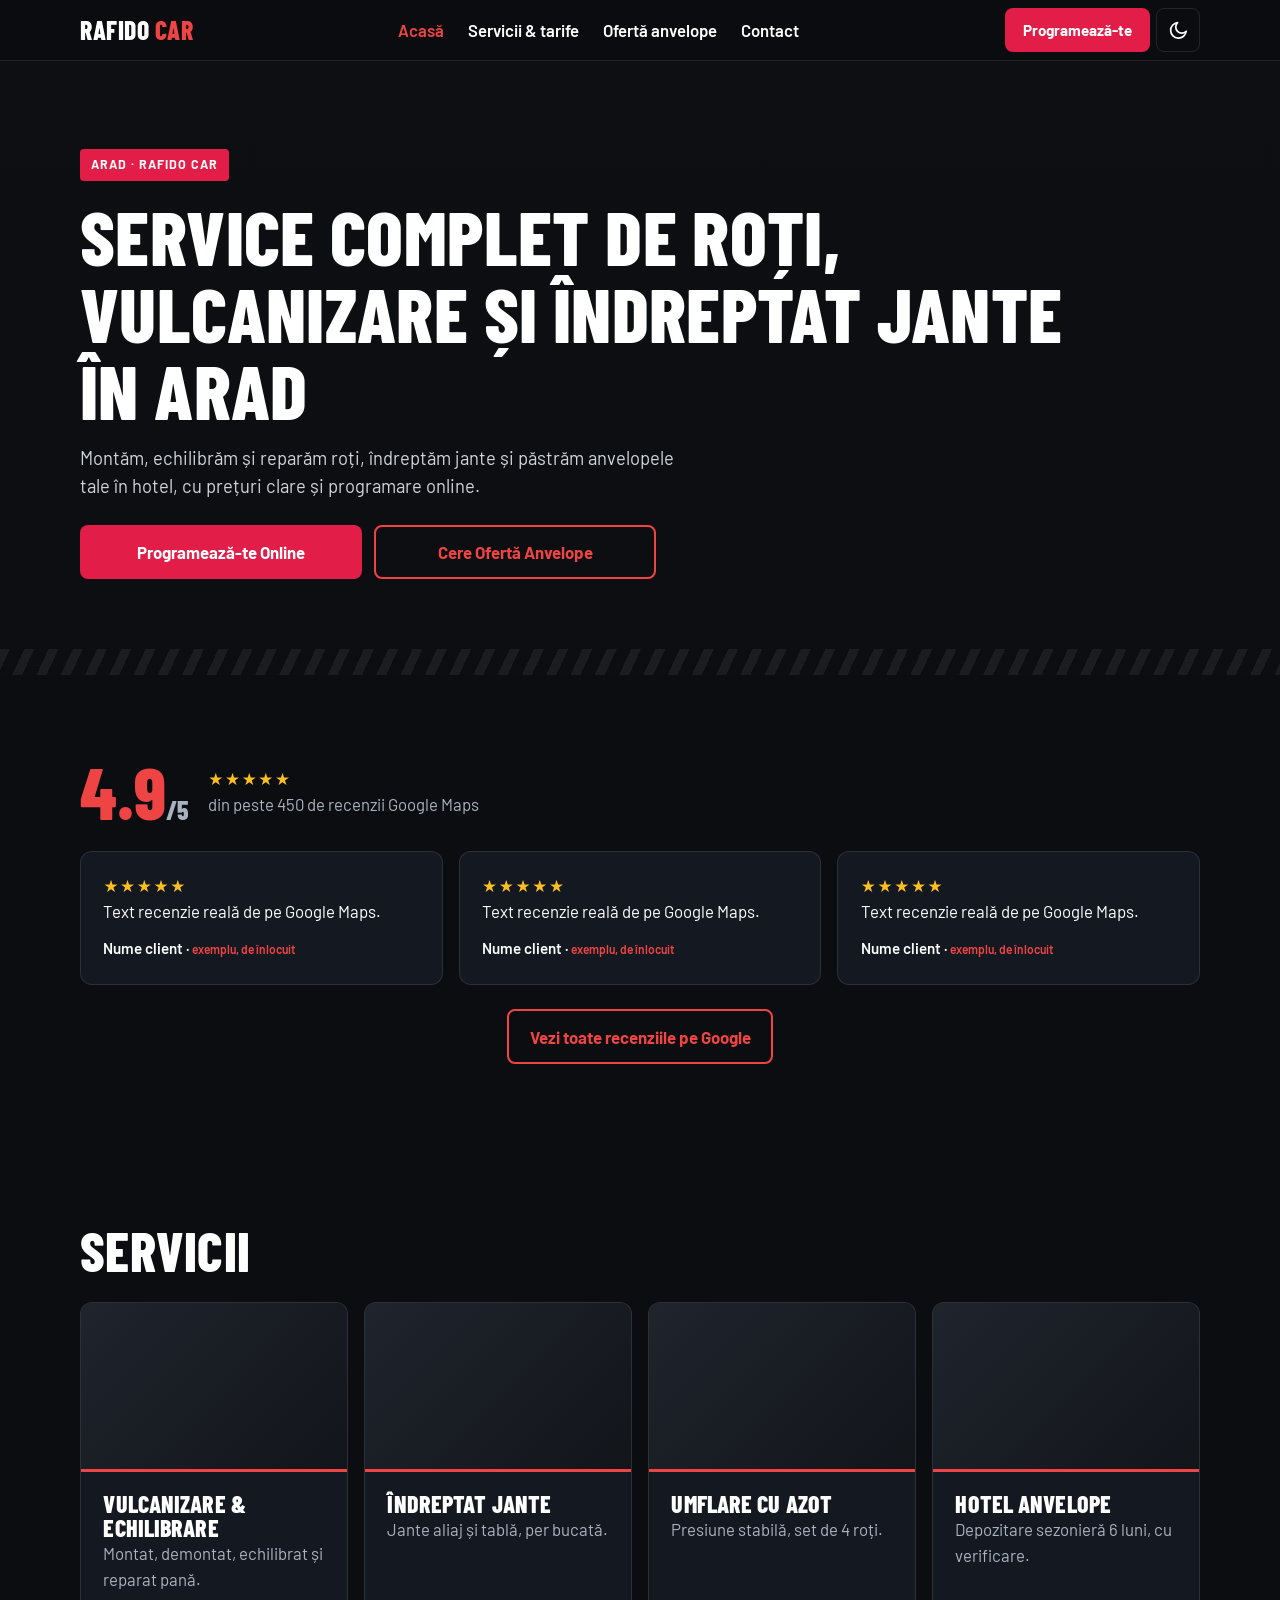
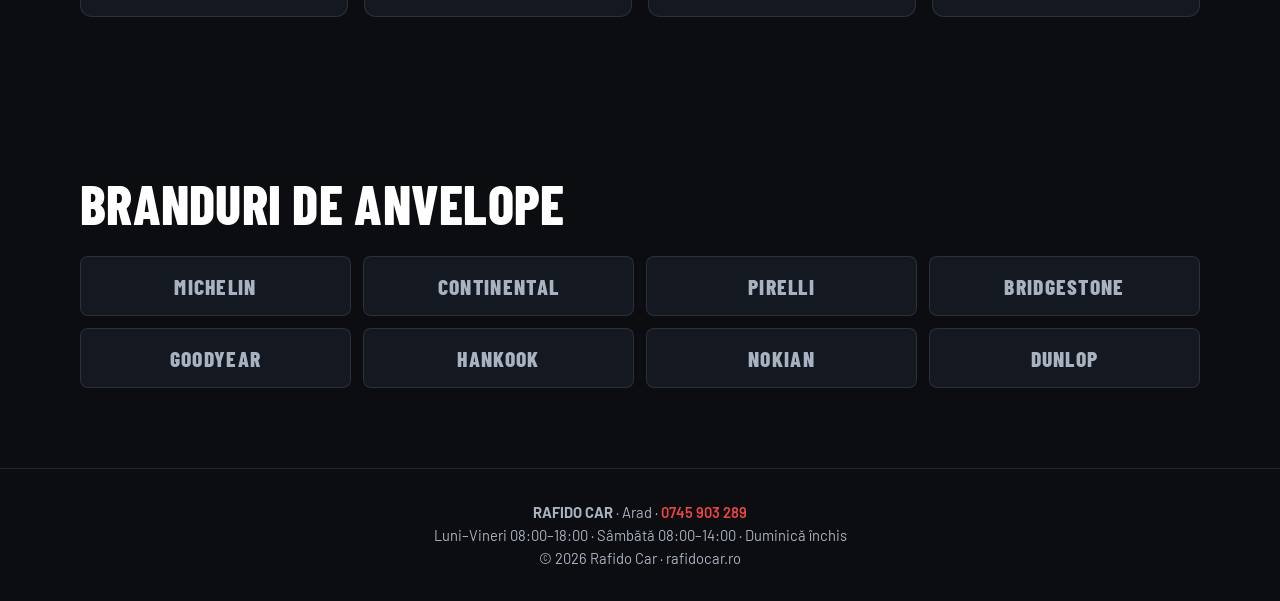
==== index.html @ 89e6635e "Prima versiune demo Rafido Car" ====
<!DOCTYPE html>
<html lang="ro">
<head>
  <meta charset="UTF-8">
  <meta name="viewport" content="width=device-width, initial-scale=1">
  <title>Vulcanizare Arad, Îndreptat Jante, Hotel Anvelope | Rafido Car</title>
  <meta name="description" content="Rafido Car Arad: vulcanizare, echilibrare roți, îndreptat jante aliaj și tablă, umflare cu azot, hotel anvelope și anvelope noi. Programează-te online.">
  <meta name="keywords" content="vulcanizare Arad, îndreptat jante Arad, hotel anvelope Arad, anvelope noi Arad, echilibrare roți Arad">
  <link rel="canonical" href="https://rafidocar.ro/">
  <meta property="og:title" content="Rafido Car Arad – Service roți, vulcanizare, îndreptat jante">
  <meta property="og:description" content="Vulcanizare, îndreptat jante, hotel anvelope și anvelope noi în Arad.">
  <meta property="og:type" content="website">
  <meta property="og:url" content="https://rafidocar.ro/">
  <meta name="theme-color" content="#0B0D10">
  <script>
    (function () {
      var t = 'dark';
      try { t = localStorage.getItem('theme') || 'dark'; } catch (e) {}
      document.documentElement.setAttribute('data-theme', t);
    })();
    function imgFb(i) { if (i.dataset.fb && !i.dataset.tried) { i.dataset.tried = '1'; i.src = i.dataset.fb; } else { i.style.display = 'none'; } }
  </script>
  <link rel="preconnect" href="https://fonts.googleapis.com">
  <link rel="preconnect" href="https://fonts.gstatic.com" crossorigin>
  <link href="https://fonts.googleapis.com/css2?family=Barlow+Condensed:wght@700;800&family=Barlow:wght@400;500;600;700&display=swap" rel="stylesheet">
  <link rel="stylesheet" href="css/style.css">
  <script src="js/app.js" defer></script>
  <script type="application/ld+json">
  {
    "@context": "https://schema.org",
    "@type": ["AutoRepair", "TireShop"],
    "name": "Rafido Car",
    "url": "https://rafidocar.ro",
    "telephone": "+40745903289",
    "description": "Service de roți, vulcanizare, îndreptat jante și hotel anvelope în Arad.",
    "address": { "@type": "PostalAddress", "addressLocality": "Arad", "addressCountry": "RO" },
    "openingHoursSpecification": [
      { "@type": "OpeningHoursSpecification", "dayOfWeek": ["Monday","Tuesday","Wednesday","Thursday","Friday"], "opens": "08:00", "closes": "18:00" },
      { "@type": "OpeningHoursSpecification", "dayOfWeek": "Saturday", "opens": "08:00", "closes": "14:00" }
    ],
    "aggregateRating": { "@type": "AggregateRating", "ratingValue": "4.9", "reviewCount": "465" },
    "areaServed": "Arad"
  }
  </script>
</head>
<body data-page="home">
<main id="main">

  <section class="hero">
    <div class="hero-bg"><img src="assets/hero.jpg" data-fb="https://images.unsplash.com/photo-1578844251758-2f71da64c96f?auto=format&fit=crop&w=1600&q=80" alt="" fetchpriority="high" onerror="imgFb(this)"></div>
    <div class="shade"></div>
    <div class="wrap hero-in">
      <p class="badge">ARAD · RAFIDO CAR</p>
      <h1>Service complet de roți, vulcanizare și îndreptat jante în Arad</h1>
      <p class="lead">Montăm, echilibrăm și reparăm roți, îndreptăm jante și păstrăm anvelopele tale în hotel, cu prețuri clare și programare online.</p>
      <div class="cta">
        <button type="button" class="btn btn-red" data-book>Programează-te Online</button>
        <a href="oferta-anvelope.html" class="btn btn-line">Cere Ofertă Anvelope</a>
      </div>
    </div>
  </section>

  <section class="wrap sec" id="recenzii">
    <div class="rating" data-rv>
      <p class="score">4.9<small>/5</small></p>
      <div><p class="stars" aria-label="4.9 din 5 stele">★★★★★</p><p class="mut">din peste 450 de recenzii Google Maps</p></div>
    </div>
    <!-- IMPORTANT: înlocuiește cele 3 texte cu recenzii REALE copiate de pe Google Maps (cu acordul autorilor sau citate exact). -->
    <div class="grid3">
      <article class="card pad" data-rv><p class="stars">★★★★★</p><p>Text recenzie reală de pe Google Maps.</p><p class="who">Nume client · <span class="demo">exemplu, de înlocuit</span></p></article>
      <article class="card pad" data-rv><p class="stars">★★★★★</p><p>Text recenzie reală de pe Google Maps.</p><p class="who">Nume client · <span class="demo">exemplu, de înlocuit</span></p></article>
      <article class="card pad" data-rv><p class="stars">★★★★★</p><p>Text recenzie reală de pe Google Maps.</p><p class="who">Nume client · <span class="demo">exemplu, de înlocuit</span></p></article>
    </div>
    <p class="center"><a class="btn btn-line inline" target="_blank" rel="noopener" href="https://www.google.com/maps/search/?api=1&query=Rafido%20Car%20Arad">Vezi toate recenziile pe Google</a></p>
  </section>

  <section class="wrap sec" id="servicii">
    <h2 data-rv>Servicii</h2>
    <div class="grid4">
      <a class="card svc" href="servicii.html" data-rv><figure class="ph"><img src="assets/vulcanizare.jpg" data-fb="https://images.unsplash.com/photo-1578844251758-2f71da64c96f?auto=format&fit=crop&w=1000&q=80" alt="" loading="lazy" onerror="imgFb(this)"></figure><div class="pad"><h3>Vulcanizare & Echilibrare</h3><p class="mut">Montat, demontat, echilibrat și reparat pană.</p></div></a>
      <a class="card svc" href="servicii.html" data-rv><figure class="ph"><img src="assets/jante.jpg" data-fb="https://images.unsplash.com/photo-1580273916550-e323be2ae537?auto=format&fit=crop&w=1000&q=80" alt="" loading="lazy" onerror="imgFb(this)"></figure><div class="pad"><h3>Îndreptat Jante</h3><p class="mut">Jante aliaj și tablă, per bucată.</p></div></a>
      <a class="card svc" href="servicii.html" data-rv><figure class="ph"><img src="assets/azot.jpg" data-fb="https://images.unsplash.com/photo-1580273916550-e323be2ae537?auto=format&fit=crop&w=1000&q=80" alt="" loading="lazy" onerror="imgFb(this)"></figure><div class="pad"><h3>Umflare cu Azot</h3><p class="mut">Presiune stabilă, set de 4 roți.</p></div></a>
      <a class="card svc" href="servicii.html" data-rv><figure class="ph"><img src="assets/hotel.jpg" data-fb="https://images.unsplash.com/photo-1565043666747-69f6646db940?auto=format&fit=crop&w=1000&q=80" alt="" loading="lazy" onerror="imgFb(this)"></figure><div class="pad"><h3>Hotel Anvelope</h3><p class="mut">Depozitare sezonieră 6 luni, cu verificare.</p></div></a>
    </div>
  </section>

  <section class="wrap sec">
    <h2 data-rv>Branduri de anvelope</h2>
    <ul class="brands" data-rv>
      <li>Michelin</li><li>Continental</li><li>Pirelli</li><li>Bridgestone</li><li>Goodyear</li><li>Hankook</li><li>Nokian</li><li>Dunlop</li>
    </ul>
  </section>

</main>
</body>
</html>
---- css/style.css ----
:root {
  --bg: #0B0D10; --card: #141820; --tx: #fff; --mut: #A9B2C0; --bd: rgba(255,255,255,.1);
  --ac: #EF4444; --ac2: #E11D48; --acx: #fff; --bar: rgba(11,13,16,.97); --inv: invert(90%) hue-rotate(180deg);
  --hd: "Barlow Condensed", Impact, sans-serif;
}
[data-theme="light"] {
  --bg: #F8FAFC; --card: #FFFFFF; --tx: #0F172A; --mut: #475569; --bd: rgba(15,23,42,.14);
  --ac: #DC2626; --ac2: #DC2626; --bar: rgba(255,255,255,.97); --inv: none;
}
* { box-sizing: border-box; }
html { max-width: 100%; overflow-x: hidden; background: var(--bg); scroll-behavior: smooth; scroll-padding-top: 5rem; }
body { margin: 0; max-width: 100%; overflow-x: hidden; touch-action: pan-y; background: var(--bg); color: var(--tx); font: 400 1.05rem/1.55 Barlow, system-ui, sans-serif; padding-bottom: 5.5rem; -webkit-font-smoothing: antialiased; transition: background-color .3s, color .3s; }
img, iframe { max-width: 100%; }
:focus-visible { outline: 3px solid var(--ac); outline-offset: 3px; }
a { color: inherit; text-decoration: none; }
ul { list-style: none; margin: 0; padding: 0; }
h1, h2, h3, p, figure { margin: 0; }
h1, h2, h3 { font-family: var(--hd); font-weight: 800; text-transform: uppercase; line-height: 1; letter-spacing: .005em; }
h1 { font-size: clamp(2.4rem, 8vw, 4.8rem); }
h2 { font-size: clamp(2.1rem, 5vw, 3.4rem); margin-bottom: 1.5rem; }
.h3 { font-size: 1.8rem; margin-bottom: 1rem; }
.h4 { font-size: 1.3rem; margin: 1.5rem 0 .6rem; }
h3 { font-size: 1.5rem; }
.wrap { width: 100%; max-width: 72rem; margin: 0 auto; padding: 0 1rem; }
.sec { padding-top: 3.5rem; padding-bottom: 3.5rem; }
.tight { padding-top: 0; }
.pagehead { padding-bottom: 2rem; }
.lead { margin-top: 1rem; font-size: 1.15rem; color: var(--mut); max-width: 38rem; }
.mut { color: var(--mut); } .small { font-size: .9rem; margin-top: 1rem; } .center { text-align: center; margin-top: 1.5rem; }
.demo { font-size: .75rem; color: var(--ac); }

/* Header */
.top { position: sticky; top: 0; z-index: 40; background: var(--bar); border-bottom: 1px solid var(--bd); backdrop-filter: blur(8px); }
.nav { display: flex; align-items: center; justify-content: space-between; height: 3.75rem; gap: .5rem; }
.brand { font: 800 1.6rem/1 var(--hd); letter-spacing: .02em; white-space: nowrap; }
.brand span { color: var(--ac); }
.menu { display: none; position: absolute; top: 3.75rem; left: 0; right: 0; flex-direction: column; background: var(--bar); border-bottom: 1px solid var(--bd); padding: .5rem 1rem 1rem; }
.top.open .menu { display: flex; }
.menu a { padding: .85rem 0; font-weight: 600; border-bottom: 1px solid var(--bd); }
.menu a.on { color: var(--ac); }
.nav-end { display: flex; align-items: center; gap: .4rem; }
.ibtn { width: 2.75rem; height: 2.75rem; display: grid; place-items: center; border: 1px solid var(--bd); border-radius: .5rem; background: none; color: var(--tx); cursor: pointer; }
.ibtn svg { width: 1.3rem; height: 1.3rem; }
.moon { display: none; } [data-theme="dark"] .sun { display: none; } [data-theme="dark"] .moon { display: block; }
.burger span, .burger span::before, .burger span::after { display: block; width: 1.2rem; height: 2px; background: currentColor; position: relative; content: ""; }
.burger span::before { position: absolute; top: -6px; } .burger span::after { position: absolute; top: 6px; }
.go { display: none; }

/* Butoane */
.btn { display: flex; align-items: center; justify-content: center; text-align: center; min-height: 3.4rem; padding: .8rem 1.3rem; border: 2px solid transparent; border-radius: .5rem; font: 700 1.05rem Barlow, sans-serif; cursor: pointer; transition: filter .15s, transform .1s; }
.btn:hover { filter: brightness(1.1); } .btn:active { transform: scale(.98); } .btn[disabled] { opacity: .6; cursor: progress; }
.btn.inline { display: inline-flex; }
.btn-red { background: var(--ac2); color: #fff; }
.btn-line { border-color: var(--ac); color: var(--ac); background: transparent; }
.btn-wa { background: #22C55E; color: #0B0D10; }
.btn-sm { min-height: 2.75rem; padding: .5rem 1rem; font-size: .95rem; }
.cta { display: grid; gap: .8rem; margin-top: 1.5rem; max-width: 36rem; }

/* Hero (decorativ închis în overflow hidden, fără parallax) */
.hero { position: relative; overflow: hidden; background: #12151a; color: #fff; --mut: #D1D5DB; --ac: #EF4444; }
.hero-bg, .shade { position: absolute; inset: 0; }
.hero-bg img { width: 100%; height: 100%; object-fit: cover; }
.shade { background: linear-gradient(180deg, rgba(11,13,16,.75), rgba(11,13,16,.92)); }
.shade::after { content: ""; position: absolute; left: 0; right: 0; bottom: 0; height: 1.6rem; opacity: .5; background: repeating-linear-gradient(115deg, rgba(255,255,255,.12) 0 9px, transparent 9px 22px); }
.hero-in { position: relative; padding-top: 3rem; padding-bottom: 4.5rem; }
.badge { display: inline-block; background: var(--ac2); color: #fff; font-weight: 700; font-size: .78rem; letter-spacing: .08em; padding: .4rem .7rem; border-radius: .25rem; margin-bottom: 1rem; }
.hero h1 { max-width: 13em; }

/* Carduri */
.card { background: var(--card); border: 1px solid var(--bd); border-radius: .75rem; overflow: hidden; transition: border-color .2s; }
.card:hover { border-color: var(--ac); }
.pad { padding: 1.25rem 1.4rem 1.5rem; }
.grid3, .grid4 { display: grid; gap: 1rem; }
.ph { aspect-ratio: 16/10; overflow: hidden; background: linear-gradient(135deg, #1f242d, #12151a); }
.ph img { width: 100%; height: 100%; object-fit: cover; display: block; transition: transform .5s; }
.svc:hover .ph img { transform: scale(1.03); }
.svc .pad { border-top: 3px solid var(--ac); }

/* Recenzii */
.rating { display: flex; align-items: center; gap: 1.2rem; margin-bottom: 1.5rem; }
.score { font: 800 4.5rem/1 var(--hd); color: var(--ac); } .score small { font-size: 1.6rem; color: var(--mut); }
.stars { color: #FBBF24; letter-spacing: .1em; }
.who { margin-top: .8rem; font-weight: 600; font-size: .95rem; }
.brands { display: grid; grid-template-columns: repeat(2, 1fr); gap: .75rem; }
.brands li { text-align: center; padding: 1rem; border: 1px solid var(--bd); border-radius: .5rem; background: var(--card); font: 800 1.35rem var(--hd); text-transform: uppercase; letter-spacing: .06em; color: var(--mut); }

/* Chips + tarife */
.chips { display: flex; flex-wrap: wrap; gap: .5rem; margin-bottom: 1.5rem; border: 0; padding: 0; }
.chip { position: relative; } .chip input { position: absolute; opacity: 0; inset: 0; }
.chip span, .chips > button { display: inline-flex; align-items: center; min-height: 2.9rem; padding: .5rem 1rem; border: 1px solid var(--bd); border-radius: .5rem; background: var(--card); color: var(--tx); font: 600 1rem Barlow, sans-serif; cursor: pointer; }
.chip input:checked + span, .chips > button[aria-pressed="true"] { background: var(--ac2); border-color: var(--ac2); color: #fff; }
.chip input:focus-visible + span { outline: 3px solid var(--ac); outline-offset: 2px; }
.rows li { display: grid; grid-template-columns: 1fr auto; gap: .4rem 1rem; align-items: center; padding: 1rem 1.2rem; margin-bottom: .6rem; background: var(--card); border: 1px solid var(--bd); border-radius: .5rem; }
.rows b { font: 800 1.6rem var(--hd); color: var(--ac); }
.rows .btn { grid-column: 1 / -1; }
.rows small { display: block; color: var(--mut); }

/* Formulare */
.form fieldset { border: 0; padding: 0; margin: 0 0 1rem; } .form legend { font-weight: 700; margin-bottom: .5rem; }
.size-out { font: 800 clamp(2.6rem, 12vw, 4.5rem)/1 var(--hd); color: var(--ac); text-align: center; margin-bottom: 1rem; }
.selects { display: grid; gap: .8rem; margin-bottom: 1rem; }
label { display: grid; gap: .3rem; font-weight: 600; font-size: .95rem; }
select, input[type="text"], input[type="tel"], input[type="date"] { width: 100%; min-height: 3rem; padding: .5rem .8rem; border: 1px solid var(--bd); border-radius: .5rem; background: var(--bg); color: var(--tx); font: 400 1rem Barlow, sans-serif; }
.msg { margin-top: 1rem; font-weight: 600; min-height: 1.2em; }

/* Contact */
.two { display: grid; gap: 1rem; }
.status { margin-top: .8rem; display: inline-block; font-weight: 700; padding: .4rem .8rem; border-radius: 9999px; background: var(--card); border: 1px solid var(--bd); }
.status.on { color: #22C55E; border-color: #22C55E; } .status.off { color: var(--ac); border-color: var(--ac); }
address { font-style: normal; margin-bottom: .6rem; }
.phone { font: 800 2rem var(--hd); color: var(--ac); }
.hours li { display: flex; justify-content: space-between; padding: .5rem 0; border-bottom: 1px solid var(--bd); }
.map { overflow: hidden; border-radius: .75rem; border: 1px solid var(--bd); min-height: 20rem; }
.map iframe { width: 100%; height: 100%; min-height: 20rem; border: 0; filter: var(--inv); }

/* Footer + bară mobil + dialog */
.foot { border-top: 1px solid var(--bd); padding: 2rem 1rem; text-align: center; color: var(--mut); font-size: .92rem; }
.foot a { color: var(--ac); font-weight: 600; }
.bar { position: fixed; inset: auto 0 0 0; z-index: 50; display: grid; grid-template-columns: 1fr 1fr; gap: .6rem; padding: .6rem; padding-bottom: max(.6rem, env(safe-area-inset-bottom)); background: var(--bar); border-top: 1px solid var(--bd); }
dialog { width: min(32rem, calc(100% - 1.5rem)); max-height: calc(100% - 1.5rem); overflow-y: auto; padding: 1.4rem; border: 1px solid var(--bd); border-radius: .75rem; background: var(--card); color: var(--tx); }
dialog::backdrop { background: rgba(0,0,0,.7); }
dialog h2 { font-size: 2rem; margin-bottom: 1rem; }
.dlg-top { display: flex; justify-content: space-between; align-items: start; }
.slots { display: grid; grid-template-columns: repeat(4, 1fr); gap: .4rem; margin: .5rem 0 1rem; }
.slots button { min-height: 2.6rem; border: 1px solid var(--bd); border-radius: .4rem; background: var(--bg); color: var(--tx); font: 600 .95rem Barlow, sans-serif; cursor: pointer; }
.slots button[aria-pressed="true"] { background: var(--ac2); border-color: var(--ac2); color: #fff; }
.slots button:disabled { opacity: .3; cursor: not-allowed; text-decoration: line-through; }
.dform { display: grid; gap: .8rem; }

.js-on [data-rv] { opacity: 0; transform: translateY(14px); transition: opacity .6s, transform .6s; }
.js-on [data-rv].in { opacity: 1; transform: none; }

@media (min-width: 640px) {
  .grid3 { grid-template-columns: repeat(3, 1fr); } .grid4 { grid-template-columns: repeat(2, 1fr); }
  .cta { grid-template-columns: 1fr 1fr; } .selects { grid-template-columns: repeat(3, 1fr); }
  .brands { grid-template-columns: repeat(4, 1fr); }
  .rows li { grid-template-columns: 1fr auto auto; } .rows .btn { grid-column: auto; }
}
@media (min-width: 768px) {
  body { padding-bottom: 0; } .bar { display: none; } .burger { display: none; } .go { display: inline-flex; }
  .menu { display: flex; position: static; flex-direction: row; gap: 1.5rem; padding: 0; background: none; border: 0; }
  .menu a { padding: 0; border: 0; }
  .sec { padding-top: 5rem; padding-bottom: 5rem; } .tight { padding-top: 0; }
  .grid4 { grid-template-columns: repeat(4, 1fr); } .two { grid-template-columns: 1fr 1.2fr; }
  .hero-in { padding-top: 5.5rem; padding-bottom: 6rem; }
}
@media (prefers-reduced-motion: reduce) { html { scroll-behavior: auto; } *, *::before, *::after { transition: none !important; animation: none !important; } .js-on [data-rv] { opacity: 1; transform: none; } }
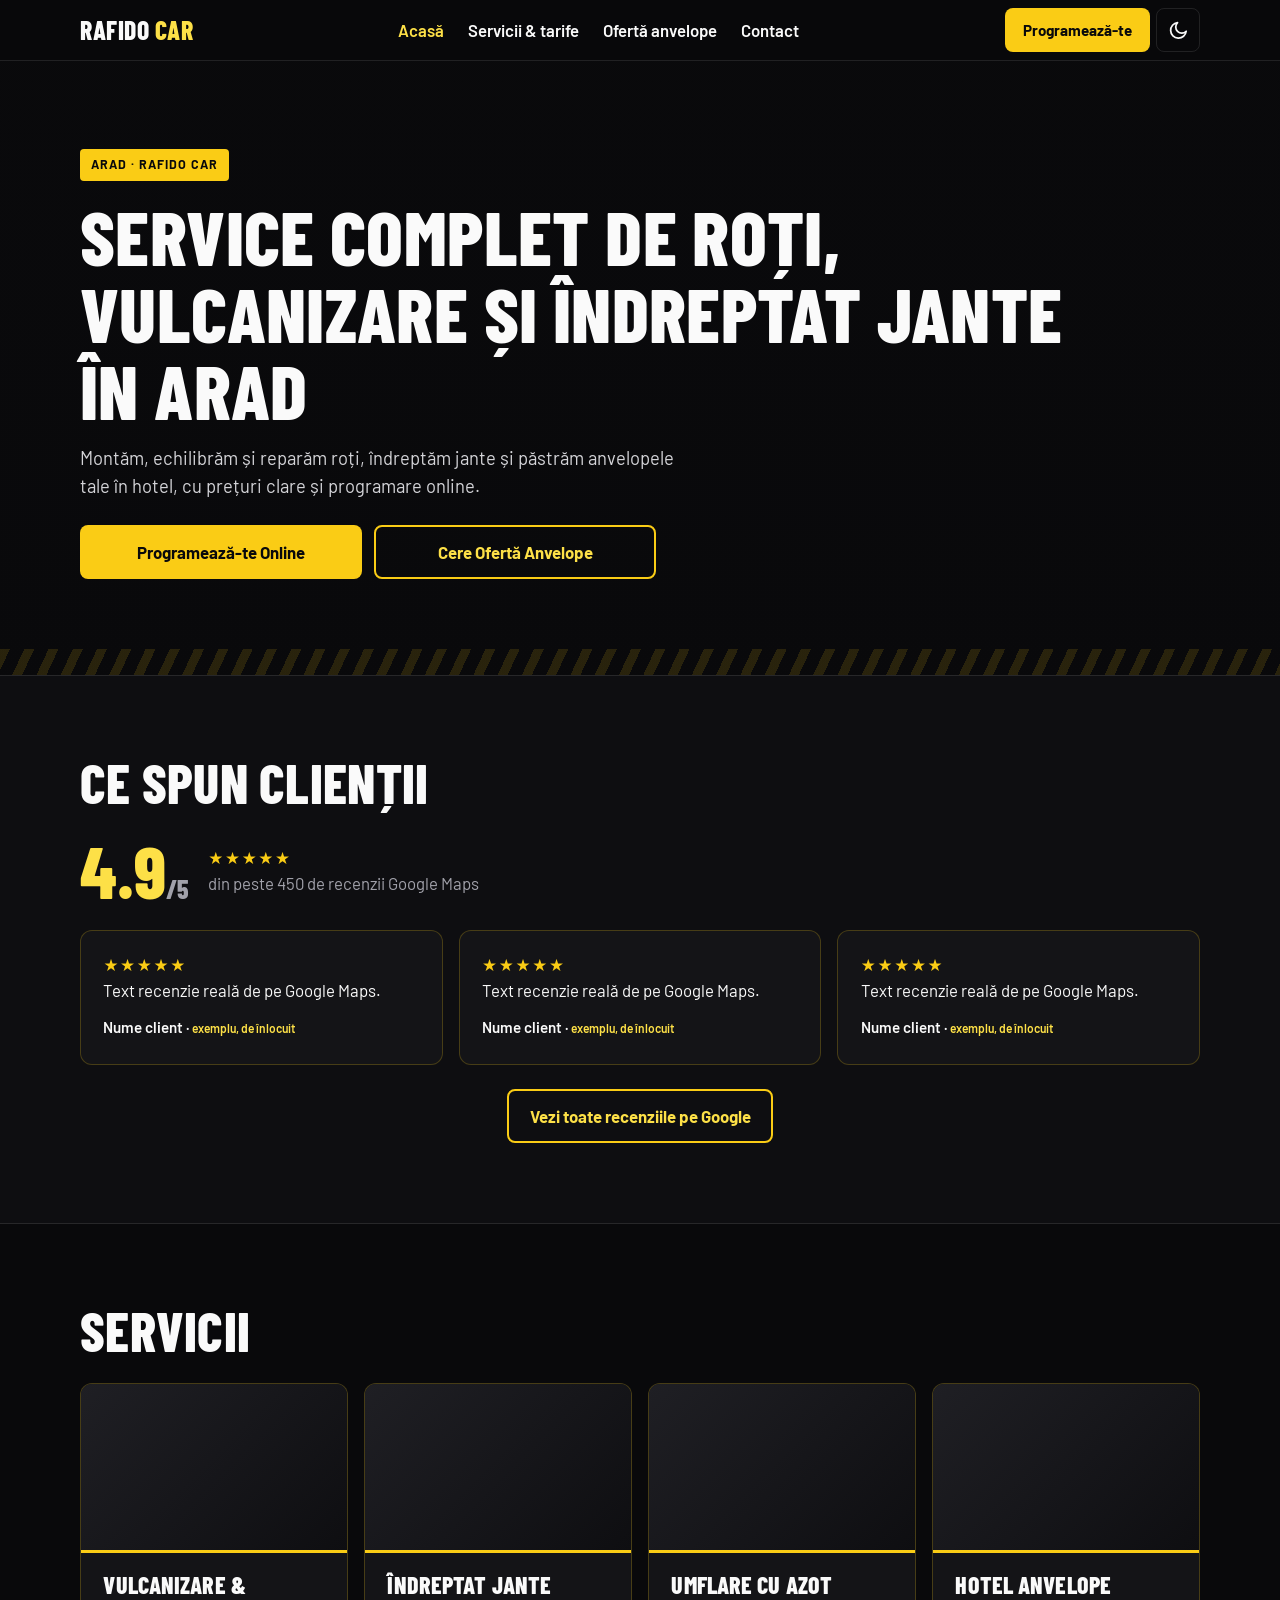
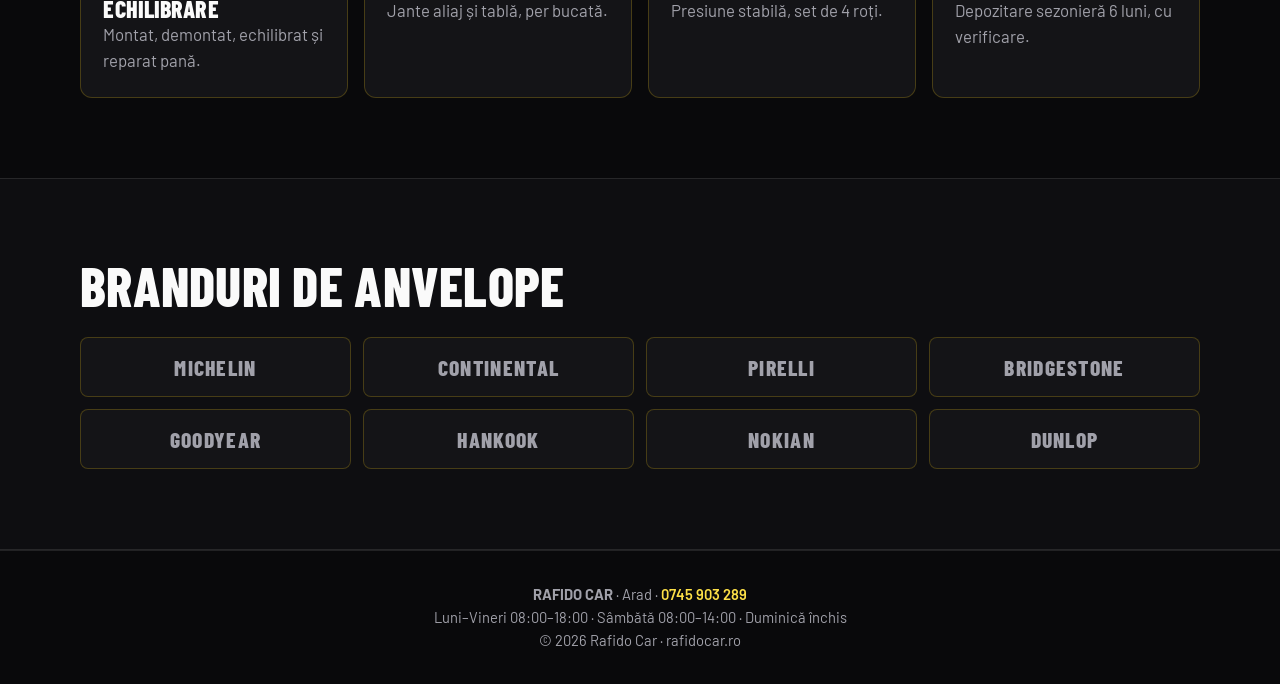
==== commit 155d3034: "update paleta culori si poze" ====
--- a/index.html
+++ b/index.html
@@ -11,7 +11,7 @@
   <meta property="og:description" content="Vulcanizare, îndreptat jante, hotel anvelope și anvelope noi în Arad.">
   <meta property="og:type" content="website">
   <meta property="og:url" content="https://rafidocar.ro/">
-  <meta name="theme-color" content="#0B0D10">
+  <meta name="theme-color" content="#09090B">
   <script>
     (function () {
       var t = 'dark';
@@ -47,48 +47,54 @@
 <main id="main">
 
   <section class="hero">
-    <div class="hero-bg"><img src="assets/hero.jpg" data-fb="https://images.unsplash.com/photo-1578844251758-2f71da64c96f?auto=format&fit=crop&w=1600&q=80" alt="" fetchpriority="high" onerror="imgFb(this)"></div>
+    <div class="hero-bg"><img src="assets/hero.jpg" data-fb="https://images.unsplash.com/photo-1619642751034-765dfdf7c58e?auto=format&fit=crop&w=1600&q=80" alt="" fetchpriority="high" onerror="imgFb(this)"></div>
     <div class="shade"></div>
-    <div class="wrap hero-in">
-      <p class="badge">ARAD · RAFIDO CAR</p>
-      <h1>Service complet de roți, vulcanizare și îndreptat jante în Arad</h1>
-      <p class="lead">Montăm, echilibrăm și reparăm roți, îndreptăm jante și păstrăm anvelopele tale în hotel, cu prețuri clare și programare online.</p>
-      <div class="cta">
-        <button type="button" class="btn btn-red" data-book>Programează-te Online</button>
+    <div class="wrap hero-in" data-stagger>
+      <p class="badge" data-anim="up">ARAD · RAFIDO CAR</p>
+      <h1 data-anim="up">Service complet de roți, vulcanizare și îndreptat jante în Arad</h1>
+      <p class="lead" data-anim="up">Montăm, echilibrăm și reparăm roți, îndreptăm jante și păstrăm anvelopele tale în hotel, cu prețuri clare și programare online.</p>
+      <div class="cta" data-anim="up">
+        <button type="button" class="btn btn-ac" data-book>Programează-te Online</button>
         <a href="oferta-anvelope.html" class="btn btn-line">Cere Ofertă Anvelope</a>
       </div>
     </div>
   </section>
 
-  <section class="wrap sec" id="recenzii">
-    <div class="rating" data-rv>
-      <p class="score">4.9<small>/5</small></p>
-      <div><p class="stars" aria-label="4.9 din 5 stele">★★★★★</p><p class="mut">din peste 450 de recenzii Google Maps</p></div>
+  <section class="alt" id="recenzii">
+    <div class="wrap sec">
+      <h2 data-anim="left">Ce spun clienții</h2>
+      <div class="rating" data-anim="right">
+        <p class="score">4.9<small>/5</small></p>
+        <div><p class="stars" aria-label="4.9 din 5 stele">★★★★★</p><p class="mut">din peste 450 de recenzii Google Maps</p></div>
+      </div>
+      <!-- IMPORTANT: înlocuiește cele 3 texte cu recenzii REALE copiate de pe Google Maps. -->
+      <div class="grid3" data-stagger>
+        <article class="card pad" data-anim="up"><p class="stars">★★★★★</p><p>Text recenzie reală de pe Google Maps.</p><p class="who">Nume client · <span class="demo">exemplu, de înlocuit</span></p></article>
+        <article class="card pad" data-anim="up"><p class="stars">★★★★★</p><p>Text recenzie reală de pe Google Maps.</p><p class="who">Nume client · <span class="demo">exemplu, de înlocuit</span></p></article>
+        <article class="card pad" data-anim="up"><p class="stars">★★★★★</p><p>Text recenzie reală de pe Google Maps.</p><p class="who">Nume client · <span class="demo">exemplu, de înlocuit</span></p></article>
+      </div>
+      <p class="center" data-anim="up"><a class="btn btn-line inline" target="_blank" rel="noopener" href="https://www.google.com/maps/search/?api=1&query=Rafido%20Car%20Arad">Vezi toate recenziile pe Google</a></p>
     </div>
-    <!-- IMPORTANT: înlocuiește cele 3 texte cu recenzii REALE copiate de pe Google Maps (cu acordul autorilor sau citate exact). -->
-    <div class="grid3">
-      <article class="card pad" data-rv><p class="stars">★★★★★</p><p>Text recenzie reală de pe Google Maps.</p><p class="who">Nume client · <span class="demo">exemplu, de înlocuit</span></p></article>
-      <article class="card pad" data-rv><p class="stars">★★★★★</p><p>Text recenzie reală de pe Google Maps.</p><p class="who">Nume client · <span class="demo">exemplu, de înlocuit</span></p></article>
-      <article class="card pad" data-rv><p class="stars">★★★★★</p><p>Text recenzie reală de pe Google Maps.</p><p class="who">Nume client · <span class="demo">exemplu, de înlocuit</span></p></article>
-    </div>
-    <p class="center"><a class="btn btn-line inline" target="_blank" rel="noopener" href="https://www.google.com/maps/search/?api=1&query=Rafido%20Car%20Arad">Vezi toate recenziile pe Google</a></p>
   </section>
 
   <section class="wrap sec" id="servicii">
-    <h2 data-rv>Servicii</h2>
-    <div class="grid4">
-      <a class="card svc" href="servicii.html" data-rv><figure class="ph"><img src="assets/vulcanizare.jpg" data-fb="https://images.unsplash.com/photo-1578844251758-2f71da64c96f?auto=format&fit=crop&w=1000&q=80" alt="" loading="lazy" onerror="imgFb(this)"></figure><div class="pad"><h3>Vulcanizare & Echilibrare</h3><p class="mut">Montat, demontat, echilibrat și reparat pană.</p></div></a>
-      <a class="card svc" href="servicii.html" data-rv><figure class="ph"><img src="assets/jante.jpg" data-fb="https://images.unsplash.com/photo-1580273916550-e323be2ae537?auto=format&fit=crop&w=1000&q=80" alt="" loading="lazy" onerror="imgFb(this)"></figure><div class="pad"><h3>Îndreptat Jante</h3><p class="mut">Jante aliaj și tablă, per bucată.</p></div></a>
-      <a class="card svc" href="servicii.html" data-rv><figure class="ph"><img src="assets/azot.jpg" data-fb="https://images.unsplash.com/photo-1580273916550-e323be2ae537?auto=format&fit=crop&w=1000&q=80" alt="" loading="lazy" onerror="imgFb(this)"></figure><div class="pad"><h3>Umflare cu Azot</h3><p class="mut">Presiune stabilă, set de 4 roți.</p></div></a>
-      <a class="card svc" href="servicii.html" data-rv><figure class="ph"><img src="assets/hotel.jpg" data-fb="https://images.unsplash.com/photo-1565043666747-69f6646db940?auto=format&fit=crop&w=1000&q=80" alt="" loading="lazy" onerror="imgFb(this)"></figure><div class="pad"><h3>Hotel Anvelope</h3><p class="mut">Depozitare sezonieră 6 luni, cu verificare.</p></div></a>
+    <h2 data-anim="left">Servicii</h2>
+    <div class="grid4" data-stagger>
+      <a class="card svc" href="servicii.html" data-anim="up"><figure class="ph"><img src="assets/vulcanizare.jpg" data-fb="https://images.unsplash.com/photo-1625047509168-a7026f36de04?auto=format&fit=crop&w=1200&q=80" alt="" loading="lazy" onerror="imgFb(this)"></figure><div class="pad"><h3>Vulcanizare & Echilibrare</h3><p class="mut">Montat, demontat, echilibrat și reparat pană.</p></div></a>
+      <a class="card svc" href="servicii.html" data-anim="up"><figure class="ph"><img src="assets/jante.jpg" data-fb="https://images.unsplash.com/photo-1552519507-da3b142c6e3d?auto=format&fit=crop&w=1200&q=80" alt="" loading="lazy" onerror="imgFb(this)"></figure><div class="pad"><h3>Îndreptat Jante</h3><p class="mut">Jante aliaj și tablă, per bucată.</p></div></a>
+      <a class="card svc" href="servicii.html" data-anim="up"><figure class="ph"><img src="assets/azot.jpg" data-fb="https://images.unsplash.com/photo-1580274455191-1c62238fa333?auto=format&fit=crop&w=1200&q=80" alt="" loading="lazy" onerror="imgFb(this)"></figure><div class="pad"><h3>Umflare cu Azot</h3><p class="mut">Presiune stabilă, set de 4 roți.</p></div></a>
+      <a class="card svc" href="servicii.html" data-anim="up"><figure class="ph"><img src="assets/hotel.jpg" data-fb="https://images.unsplash.com/photo-1541899481282-d53bffe3c35d?auto=format&fit=crop&w=1200&q=80" alt="" loading="lazy" onerror="imgFb(this)"></figure><div class="pad"><h3>Hotel Anvelope</h3><p class="mut">Depozitare sezonieră 6 luni, cu verificare.</p></div></a>
     </div>
   </section>
 
-  <section class="wrap sec">
-    <h2 data-rv>Branduri de anvelope</h2>
-    <ul class="brands" data-rv>
-      <li>Michelin</li><li>Continental</li><li>Pirelli</li><li>Bridgestone</li><li>Goodyear</li><li>Hankook</li><li>Nokian</li><li>Dunlop</li>
-    </ul>
+  <section class="alt">
+    <div class="wrap sec">
+      <h2 data-anim="left">Branduri de anvelope</h2>
+      <ul class="brands" data-stagger>
+        <li data-anim="up">Michelin</li><li data-anim="up">Continental</li><li data-anim="up">Pirelli</li><li data-anim="up">Bridgestone</li>
+        <li data-anim="up">Goodyear</li><li data-anim="up">Hankook</li><li data-anim="up">Nokian</li><li data-anim="up">Dunlop</li>
+      </ul>
+    </div>
   </section>
 
 </main>
--- a/css/style.css
+++ b/css/style.css
@@ -1,15 +1,22 @@
 :root {
-  --bg: #0B0D10; --card: #141820; --tx: #fff; --mut: #A9B2C0; --bd: rgba(255,255,255,.1);
-  --ac: #EF4444; --ac2: #E11D48; --acx: #fff; --bar: rgba(11,13,16,.97); --inv: invert(90%) hue-rotate(180deg);
+  --bg: #09090B; --alt: #0E0E11; --card: #141417; --tx: #FAFAFA; --mut: #A1A1AA;
+  --bd: rgba(250,204,21,.22); --ln: rgba(255,255,255,.1);
+  --ac: #FACC15; --ach: #EAB308; --at: #FDE047; --on: #09090B; --ok: #22C55E;
+  --sh: none; --glow: 0 0 0 1px #FACC15, 0 0 26px rgba(250,204,21,.2);
+  --bar: rgba(9,9,11,.97); --inv: invert(90%) hue-rotate(180deg);
   --hd: "Barlow Condensed", Impact, sans-serif;
 }
 [data-theme="light"] {
-  --bg: #F8FAFC; --card: #FFFFFF; --tx: #0F172A; --mut: #475569; --bd: rgba(15,23,42,.14);
-  --ac: #DC2626; --ac2: #DC2626; --bar: rgba(255,255,255,.97); --inv: none;
+  --bg: #FFFFFF; --alt: #FAFAFA; --card: #FFFFFF; --tx: #09090B; --mut: #52525B;
+  --bd: #E4E4E7; --ln: #E4E4E7;
+  --ac: #EAB308; --ach: #CA8A04; --at: #A16207; --on: #09090B; --ok: #15803D;
+  --sh: 0 4px 20px rgba(9,9,11,.06); --glow: 0 0 0 1px #EAB308, 0 8px 26px rgba(234,179,8,.22);
+  --bar: rgba(255,255,255,.97); --inv: none;
 }
 * { box-sizing: border-box; }
 html { max-width: 100%; overflow-x: hidden; background: var(--bg); scroll-behavior: smooth; scroll-padding-top: 5rem; }
 body { margin: 0; max-width: 100%; overflow-x: hidden; touch-action: pan-y; background: var(--bg); color: var(--tx); font: 400 1.05rem/1.55 Barlow, system-ui, sans-serif; padding-bottom: 5.5rem; -webkit-font-smoothing: antialiased; transition: background-color .3s, color .3s; }
+main { overflow-x: clip; }
 img, iframe { max-width: 100%; }
 :focus-visible { outline: 3px solid var(--ac); outline-offset: 3px; }
 a { color: inherit; text-decoration: none; }
@@ -25,111 +32,127 @@
 .sec { padding-top: 3.5rem; padding-bottom: 3.5rem; }
 .tight { padding-top: 0; }
 .pagehead { padding-bottom: 2rem; }
+.alt { background: var(--alt); border-block: 1px solid var(--ln); }
 .lead { margin-top: 1rem; font-size: 1.15rem; color: var(--mut); max-width: 38rem; }
 .mut { color: var(--mut); } .small { font-size: .9rem; margin-top: 1rem; } .center { text-align: center; margin-top: 1.5rem; }
-.demo { font-size: .75rem; color: var(--ac); }
+.demo { font-size: .75rem; color: var(--at); }
 
 /* Header */
-.top { position: sticky; top: 0; z-index: 40; background: var(--bar); border-bottom: 1px solid var(--bd); backdrop-filter: blur(8px); }
+.top { position: sticky; top: 0; z-index: 40; background: var(--bar); border-bottom: 1px solid var(--ln); backdrop-filter: blur(8px); }
 .nav { display: flex; align-items: center; justify-content: space-between; height: 3.75rem; gap: .5rem; }
 .brand { font: 800 1.6rem/1 var(--hd); letter-spacing: .02em; white-space: nowrap; }
-.brand span { color: var(--ac); }
-.menu { display: none; position: absolute; top: 3.75rem; left: 0; right: 0; flex-direction: column; background: var(--bar); border-bottom: 1px solid var(--bd); padding: .5rem 1rem 1rem; }
+.brand span { color: var(--at); }
+.menu { display: none; position: absolute; top: 3.75rem; left: 0; right: 0; flex-direction: column; background: var(--bar); border-bottom: 1px solid var(--ln); padding: .5rem 1rem 1rem; }
 .top.open .menu { display: flex; }
-.menu a { padding: .85rem 0; font-weight: 600; border-bottom: 1px solid var(--bd); }
-.menu a.on { color: var(--ac); }
+.menu a { padding: .85rem 0; font-weight: 600; border-bottom: 1px solid var(--ln); }
+.menu a:hover, .menu a.on { color: var(--at); }
 .nav-end { display: flex; align-items: center; gap: .4rem; }
-.ibtn { width: 2.75rem; height: 2.75rem; display: grid; place-items: center; border: 1px solid var(--bd); border-radius: .5rem; background: none; color: var(--tx); cursor: pointer; }
+.ibtn { width: 2.75rem; height: 2.75rem; display: grid; place-items: center; border: 1px solid var(--ln); border-radius: .5rem; background: none; color: var(--tx); cursor: pointer; }
+.ibtn:hover { border-color: var(--ac); }
 .ibtn svg { width: 1.3rem; height: 1.3rem; }
 .moon { display: none; } [data-theme="dark"] .sun { display: none; } [data-theme="dark"] .moon { display: block; }
 .burger span, .burger span::before, .burger span::after { display: block; width: 1.2rem; height: 2px; background: currentColor; position: relative; content: ""; }
 .burger span::before { position: absolute; top: -6px; } .burger span::after { position: absolute; top: 6px; }
 .go { display: none; }
 
-/* Butoane */
-.btn { display: flex; align-items: center; justify-content: center; text-align: center; min-height: 3.4rem; padding: .8rem 1.3rem; border: 2px solid transparent; border-radius: .5rem; font: 700 1.05rem Barlow, sans-serif; cursor: pointer; transition: filter .15s, transform .1s; }
-.btn:hover { filter: brightness(1.1); } .btn:active { transform: scale(.98); } .btn[disabled] { opacity: .6; cursor: progress; }
+/* Butoane: text negru pe galben */
+.btn { display: flex; align-items: center; justify-content: center; text-align: center; min-height: 3.4rem; padding: .8rem 1.3rem; border: 2px solid transparent; border-radius: .5rem; font: 700 1.05rem Barlow, sans-serif; cursor: pointer; transition: background-color .15s, filter .15s, transform .1s; }
+.btn:active { transform: scale(.98); } .btn[disabled] { opacity: .6; cursor: progress; }
 .btn.inline { display: inline-flex; }
-.btn-red { background: var(--ac2); color: #fff; }
-.btn-line { border-color: var(--ac); color: var(--ac); background: transparent; }
-.btn-wa { background: #22C55E; color: #0B0D10; }
+.btn-ac { background: var(--ac); color: var(--on); }
+.btn-ac:hover { background: var(--ach); }
+.btn-line { border-color: var(--ac); color: var(--at); background: transparent; }
+.btn-line:hover { background: rgba(250,204,21,.12); }
+.btn-wa { background: #22C55E; color: #09090B; }
+.btn-wa:hover { filter: brightness(1.08); }
 .btn-sm { min-height: 2.75rem; padding: .5rem 1rem; font-size: .95rem; }
 .cta { display: grid; gap: .8rem; margin-top: 1.5rem; max-width: 36rem; }
 
 /* Hero (decorativ închis în overflow hidden, fără parallax) */
-.hero { position: relative; overflow: hidden; background: #12151a; color: #fff; --mut: #D1D5DB; --ac: #EF4444; }
+.hero { position: relative; overflow: hidden; background: #0B0B0D; color: #FAFAFA; --mut: #D4D4D8; --ac: #FACC15; --ach: #EAB308; --at: #FDE047; }
 .hero-bg, .shade { position: absolute; inset: 0; }
 .hero-bg img { width: 100%; height: 100%; object-fit: cover; }
-.shade { background: linear-gradient(180deg, rgba(11,13,16,.75), rgba(11,13,16,.92)); }
-.shade::after { content: ""; position: absolute; left: 0; right: 0; bottom: 0; height: 1.6rem; opacity: .5; background: repeating-linear-gradient(115deg, rgba(255,255,255,.12) 0 9px, transparent 9px 22px); }
+.shade { background: linear-gradient(180deg, rgba(9,9,11,.75), rgba(9,9,11,.93)); }
+.shade::after { content: ""; position: absolute; left: 0; right: 0; bottom: 0; height: 1.6rem; opacity: .6; background: repeating-linear-gradient(115deg, rgba(250,204,21,.22) 0 9px, transparent 9px 22px); }
 .hero-in { position: relative; padding-top: 3rem; padding-bottom: 4.5rem; }
-.badge { display: inline-block; background: var(--ac2); color: #fff; font-weight: 700; font-size: .78rem; letter-spacing: .08em; padding: .4rem .7rem; border-radius: .25rem; margin-bottom: 1rem; }
+.badge { display: inline-block; background: var(--ac); color: var(--on); font-weight: 700; font-size: .78rem; letter-spacing: .08em; padding: .4rem .7rem; border-radius: .25rem; margin-bottom: 1rem; }
 .hero h1 { max-width: 13em; }
 
 /* Carduri */
-.card { background: var(--card); border: 1px solid var(--bd); border-radius: .75rem; overflow: hidden; transition: border-color .2s; }
-.card:hover { border-color: var(--ac); }
+.card { background: var(--card); border: 1px solid var(--bd); box-shadow: var(--sh); border-radius: .75rem; overflow: hidden; transition: border-color .25s, box-shadow .25s; }
+.card:hover { border-color: var(--ac); box-shadow: var(--glow); }
 .pad { padding: 1.25rem 1.4rem 1.5rem; }
 .grid3, .grid4 { display: grid; gap: 1rem; }
-.ph { aspect-ratio: 16/10; overflow: hidden; background: linear-gradient(135deg, #1f242d, #12151a); }
-.ph img { width: 100%; height: 100%; object-fit: cover; display: block; transition: transform .5s; }
-.svc:hover .ph img { transform: scale(1.03); }
+.ph { aspect-ratio: 16/10; overflow: hidden; background: linear-gradient(135deg, #1f1f24, #0E0E11); }
+.ph img { width: 100%; height: 100%; object-fit: cover; display: block; transition: transform .7s ease; }
+.card:hover .ph img { transform: scale(1.05); }
 .svc .pad { border-top: 3px solid var(--ac); }
 
-/* Recenzii */
+/* Recenzii + branduri */
 .rating { display: flex; align-items: center; gap: 1.2rem; margin-bottom: 1.5rem; }
-.score { font: 800 4.5rem/1 var(--hd); color: var(--ac); } .score small { font-size: 1.6rem; color: var(--mut); }
-.stars { color: #FBBF24; letter-spacing: .1em; }
+.score { font: 800 4.5rem/1 var(--hd); color: var(--at); } .score small { font-size: 1.6rem; color: var(--mut); }
+.stars { color: var(--ac); letter-spacing: .1em; }
 .who { margin-top: .8rem; font-weight: 600; font-size: .95rem; }
 .brands { display: grid; grid-template-columns: repeat(2, 1fr); gap: .75rem; }
-.brands li { text-align: center; padding: 1rem; border: 1px solid var(--bd); border-radius: .5rem; background: var(--card); font: 800 1.35rem var(--hd); text-transform: uppercase; letter-spacing: .06em; color: var(--mut); }
+.brands li { text-align: center; padding: 1rem; border: 1px solid var(--bd); border-radius: .5rem; background: var(--card); box-shadow: var(--sh); font: 800 1.35rem var(--hd); text-transform: uppercase; letter-spacing: .06em; color: var(--mut); }
 
 /* Chips + tarife */
 .chips { display: flex; flex-wrap: wrap; gap: .5rem; margin-bottom: 1.5rem; border: 0; padding: 0; }
 .chip { position: relative; } .chip input { position: absolute; opacity: 0; inset: 0; }
 .chip span, .chips > button { display: inline-flex; align-items: center; min-height: 2.9rem; padding: .5rem 1rem; border: 1px solid var(--bd); border-radius: .5rem; background: var(--card); color: var(--tx); font: 600 1rem Barlow, sans-serif; cursor: pointer; }
-.chip input:checked + span, .chips > button[aria-pressed="true"] { background: var(--ac2); border-color: var(--ac2); color: #fff; }
+.chip input:checked + span, .chips > button[aria-pressed="true"] { background: var(--ac); border-color: var(--ac); color: var(--on); }
 .chip input:focus-visible + span { outline: 3px solid var(--ac); outline-offset: 2px; }
-.rows li { display: grid; grid-template-columns: 1fr auto; gap: .4rem 1rem; align-items: center; padding: 1rem 1.2rem; margin-bottom: .6rem; background: var(--card); border: 1px solid var(--bd); border-radius: .5rem; }
-.rows b { font: 800 1.6rem var(--hd); color: var(--ac); }
+.rows li { display: grid; grid-template-columns: 1fr auto; gap: .4rem 1rem; align-items: center; padding: 1rem 1.2rem; margin-bottom: .6rem; background: var(--card); border: 1px solid var(--bd); box-shadow: var(--sh); border-radius: .5rem; }
+.rows b { font: 800 1.6rem var(--hd); color: var(--at); }
 .rows .btn { grid-column: 1 / -1; }
 .rows small { display: block; color: var(--mut); }
 
 /* Formulare */
 .form fieldset { border: 0; padding: 0; margin: 0 0 1rem; } .form legend { font-weight: 700; margin-bottom: .5rem; }
-.size-out { font: 800 clamp(2.6rem, 12vw, 4.5rem)/1 var(--hd); color: var(--ac); text-align: center; margin-bottom: 1rem; }
+.size-out { font: 800 clamp(2.6rem, 12vw, 4.5rem)/1 var(--hd); color: var(--at); text-align: center; margin-bottom: 1rem; }
 .selects { display: grid; gap: .8rem; margin-bottom: 1rem; }
 label { display: grid; gap: .3rem; font-weight: 600; font-size: .95rem; }
-select, input[type="text"], input[type="tel"], input[type="date"] { width: 100%; min-height: 3rem; padding: .5rem .8rem; border: 1px solid var(--bd); border-radius: .5rem; background: var(--bg); color: var(--tx); font: 400 1rem Barlow, sans-serif; }
+select, input[type="text"], input[type="tel"], input[type="date"] { width: 100%; min-height: 3rem; padding: .5rem .8rem; border: 1px solid var(--ln); border-radius: .5rem; background: var(--bg); color: var(--tx); font: 400 1rem Barlow, sans-serif; }
+select:focus, input:focus { border-color: var(--ac); }
 .msg { margin-top: 1rem; font-weight: 600; min-height: 1.2em; }
 
 /* Contact */
 .two { display: grid; gap: 1rem; }
-.status { margin-top: .8rem; display: inline-block; font-weight: 700; padding: .4rem .8rem; border-radius: 9999px; background: var(--card); border: 1px solid var(--bd); }
-.status.on { color: #22C55E; border-color: #22C55E; } .status.off { color: var(--ac); border-color: var(--ac); }
+.status { margin-top: .8rem; display: inline-block; font-weight: 700; padding: .4rem .8rem; border-radius: 9999px; background: var(--card); border: 1px solid var(--ln); }
+.status.on { color: var(--ok); border-color: var(--ok); } .status.off { color: var(--at); border-color: var(--ac); }
 address { font-style: normal; margin-bottom: .6rem; }
-.phone { font: 800 2rem var(--hd); color: var(--ac); }
-.hours li { display: flex; justify-content: space-between; padding: .5rem 0; border-bottom: 1px solid var(--bd); }
+.phone { font: 800 2rem var(--hd); color: var(--at); }
+.hours li { display: flex; justify-content: space-between; padding: .5rem 0; border-bottom: 1px solid var(--ln); }
 .map { overflow: hidden; border-radius: .75rem; border: 1px solid var(--bd); min-height: 20rem; }
 .map iframe { width: 100%; height: 100%; min-height: 20rem; border: 0; filter: var(--inv); }
 
 /* Footer + bară mobil + dialog */
-.foot { border-top: 1px solid var(--bd); padding: 2rem 1rem; text-align: center; color: var(--mut); font-size: .92rem; }
-.foot a { color: var(--ac); font-weight: 600; }
-.bar { position: fixed; inset: auto 0 0 0; z-index: 50; display: grid; grid-template-columns: 1fr 1fr; gap: .6rem; padding: .6rem; padding-bottom: max(.6rem, env(safe-area-inset-bottom)); background: var(--bar); border-top: 1px solid var(--bd); }
+.foot { border-top: 1px solid var(--ln); padding: 2rem 1rem; text-align: center; color: var(--mut); font-size: .92rem; }
+.foot a { color: var(--at); font-weight: 600; }
+.bar { position: fixed; inset: auto 0 0 0; z-index: 50; display: grid; grid-template-columns: 1fr 1fr; gap: .6rem; padding: .6rem; padding-bottom: max(.6rem, env(safe-area-inset-bottom)); background: var(--bar); border-top: 1px solid var(--ln); }
 dialog { width: min(32rem, calc(100% - 1.5rem)); max-height: calc(100% - 1.5rem); overflow-y: auto; padding: 1.4rem; border: 1px solid var(--bd); border-radius: .75rem; background: var(--card); color: var(--tx); }
-dialog::backdrop { background: rgba(0,0,0,.7); }
+dialog::backdrop { background: rgba(0,0,0,.72); }
 dialog h2 { font-size: 2rem; margin-bottom: 1rem; }
 .dlg-top { display: flex; justify-content: space-between; align-items: start; }
 .slots { display: grid; grid-template-columns: repeat(4, 1fr); gap: .4rem; margin: .5rem 0 1rem; }
-.slots button { min-height: 2.6rem; border: 1px solid var(--bd); border-radius: .4rem; background: var(--bg); color: var(--tx); font: 600 .95rem Barlow, sans-serif; cursor: pointer; }
-.slots button[aria-pressed="true"] { background: var(--ac2); border-color: var(--ac2); color: #fff; }
+.slots button { min-height: 2.6rem; border: 1px solid var(--ln); border-radius: .4rem; background: var(--bg); color: var(--tx); font: 600 .95rem Barlow, sans-serif; cursor: pointer; }
+.slots button:hover:not(:disabled) { border-color: var(--ac); }
+.slots button[aria-pressed="true"] { background: var(--ac); border-color: var(--ac); color: var(--on); }
 .slots button:disabled { opacity: .3; cursor: not-allowed; text-decoration: line-through; }
 .dform { display: grid; gap: .8rem; }
 
-.js-on [data-rv] { opacity: 0; transform: translateY(14px); transition: opacity .6s, transform .6s; }
-.js-on [data-rv].in { opacity: 1; transform: none; }
+/* Animații la scroll (data-anim). Pe mobil, left/right devin "up" ca să nu depășească lățimea */
+.js-on [data-anim] { opacity: 0; transition: opacity .7s ease var(--d, 0ms), transform .7s cubic-bezier(.2,.7,.2,1) var(--d, 0ms); }
+.js-on .card[data-anim] { transition: opacity .7s ease var(--d, 0ms), transform .7s cubic-bezier(.2,.7,.2,1) var(--d, 0ms), border-color .25s, box-shadow .25s; }
+.js-on [data-anim="up"] { transform: translateY(30px); }
+.js-on [data-anim="left"] { transform: translateX(-24px); }
+.js-on [data-anim="right"] { transform: translateX(24px); }
+.js-on [data-anim].in { opacity: 1; transform: none; }
 
+@media (max-width: 767px) {
+  .js-on [data-anim="left"], .js-on [data-anim="right"] { transform: translateY(20px); }
+  .js-on [data-anim].in { transform: none; }
+}
 @media (min-width: 640px) {
   .grid3 { grid-template-columns: repeat(3, 1fr); } .grid4 { grid-template-columns: repeat(2, 1fr); }
   .cta { grid-template-columns: 1fr 1fr; } .selects { grid-template-columns: repeat(3, 1fr); }
@@ -144,4 +167,8 @@
   .grid4 { grid-template-columns: repeat(4, 1fr); } .two { grid-template-columns: 1fr 1.2fr; }
   .hero-in { padding-top: 5.5rem; padding-bottom: 6rem; }
 }
-@media (prefers-reduced-motion: reduce) { html { scroll-behavior: auto; } *, *::before, *::after { transition: none !important; animation: none !important; } .js-on [data-rv] { opacity: 1; transform: none; } }+@media (prefers-reduced-motion: reduce) {
+  html { scroll-behavior: auto; }
+  *, *::before, *::after { transition: none !important; animation: none !important; }
+  .js-on [data-anim] { opacity: 1; transform: none; }
+}
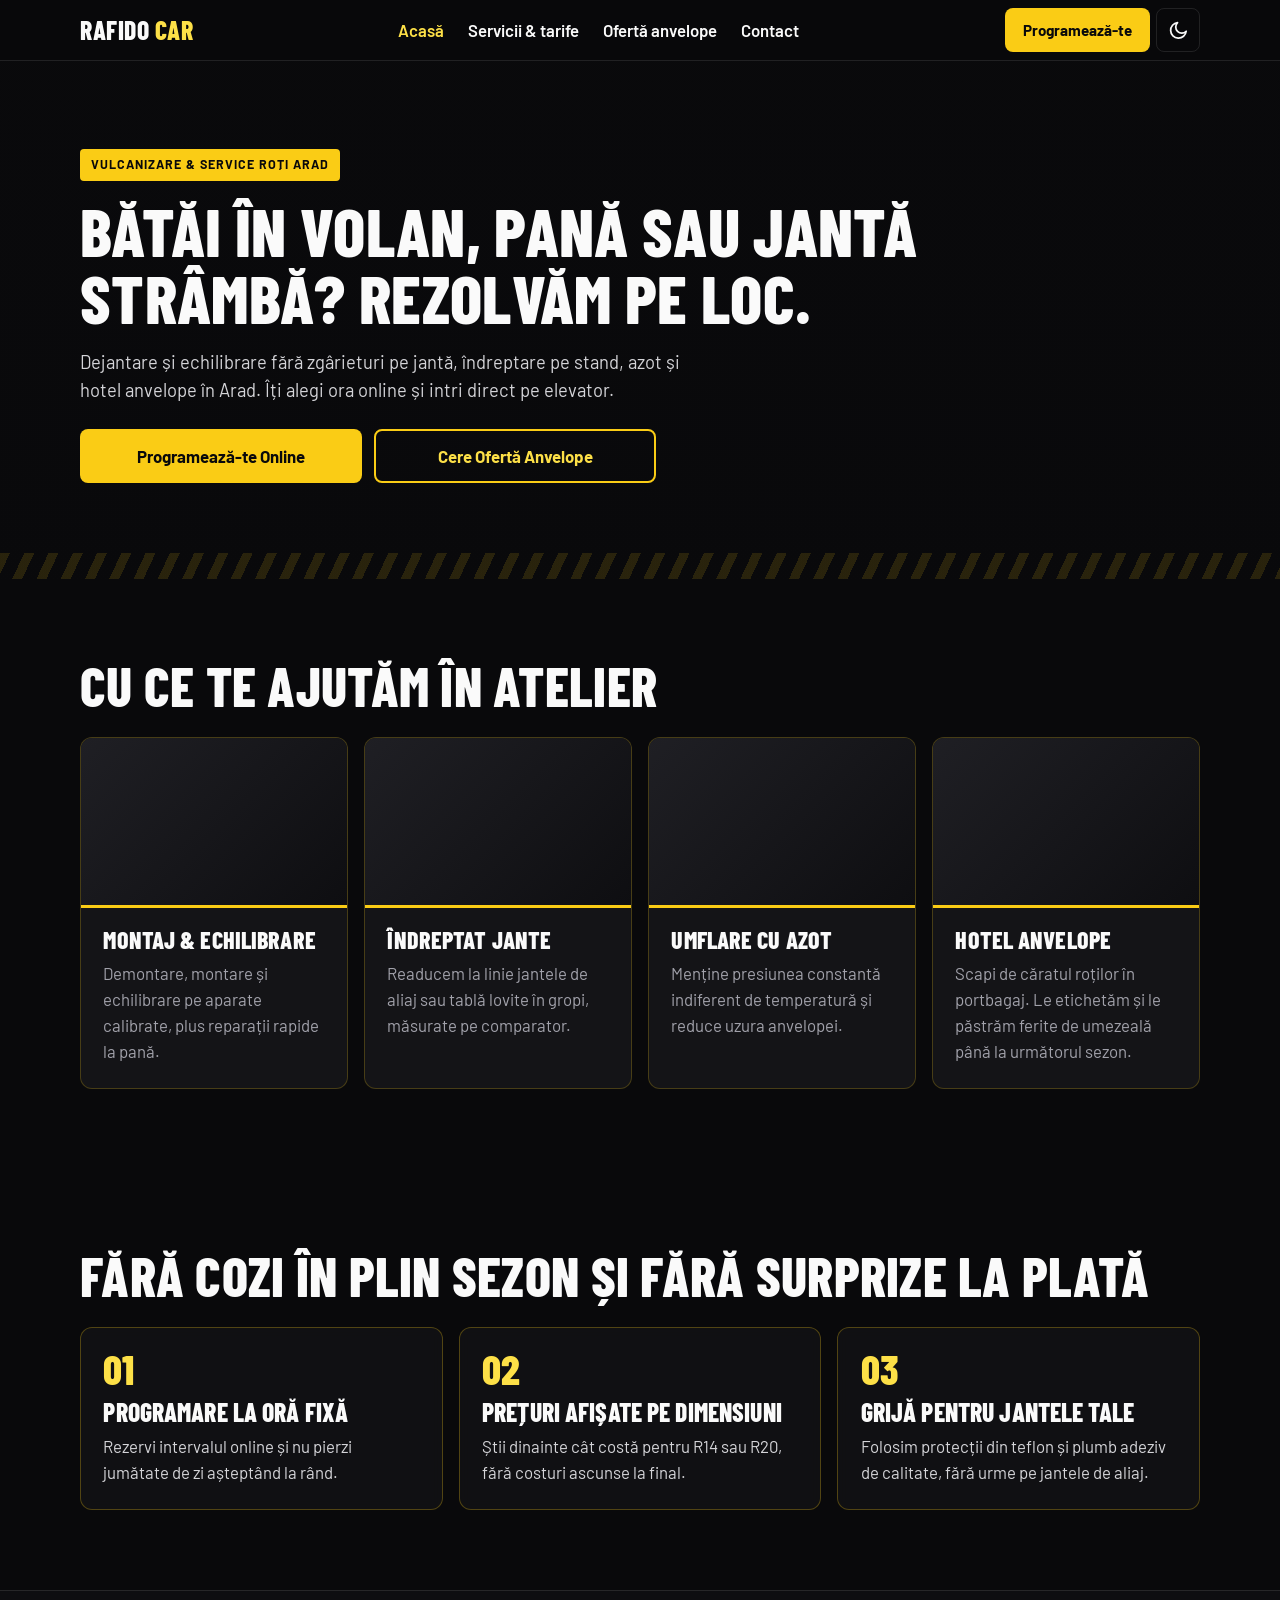
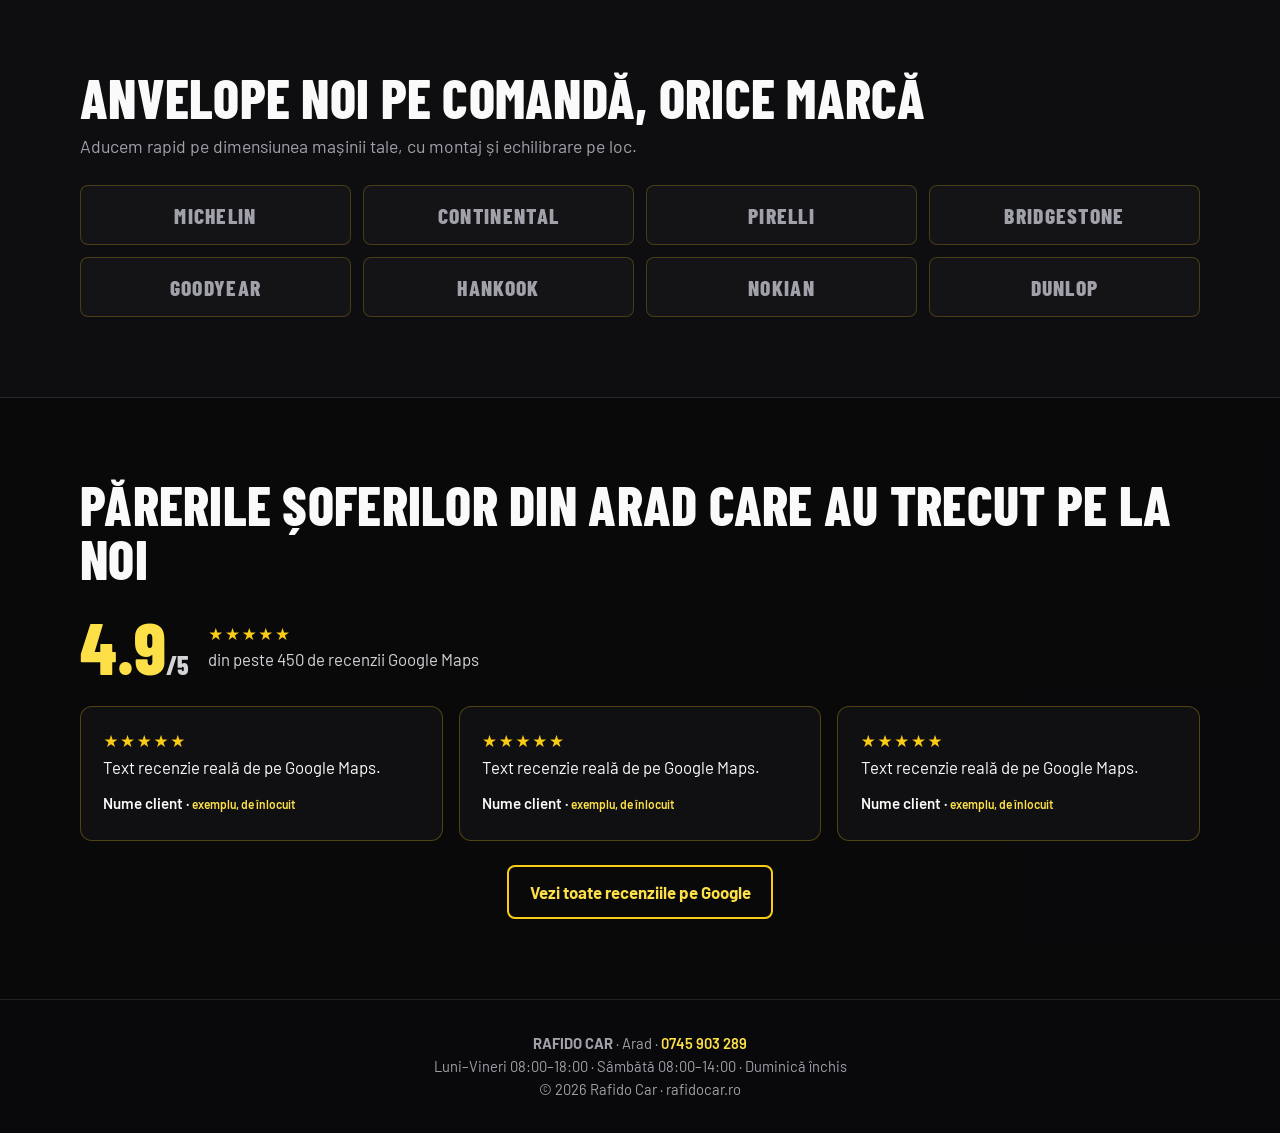
==== commit dc5a2a3f: "demo update 3" ====
--- a/index.html
+++ b/index.html
@@ -7,7 +7,7 @@
   <meta name="description" content="Rafido Car Arad: vulcanizare, echilibrare roți, îndreptat jante aliaj și tablă, umflare cu azot, hotel anvelope și anvelope noi. Programează-te online.">
   <meta name="keywords" content="vulcanizare Arad, îndreptat jante Arad, hotel anvelope Arad, anvelope noi Arad, echilibrare roți Arad">
   <link rel="canonical" href="https://rafidocar.ro/">
-  <meta property="og:title" content="Rafido Car Arad – Service roți, vulcanizare, îndreptat jante">
+  <meta property="og:title" content="Rafido Car Arad – Vulcanizare, îndreptat jante, hotel anvelope">
   <meta property="og:description" content="Vulcanizare, îndreptat jante, hotel anvelope și anvelope noi în Arad.">
   <meta property="og:type" content="website">
   <meta property="og:url" content="https://rafidocar.ro/">
@@ -46,13 +46,14 @@
 <body data-page="home">
 <main id="main">
 
+  <!-- 1. HERO -->
   <section class="hero">
     <div class="hero-bg"><img src="assets/hero.jpg" data-fb="https://images.unsplash.com/photo-1619642751034-765dfdf7c58e?auto=format&fit=crop&w=1600&q=80" alt="" fetchpriority="high" onerror="imgFb(this)"></div>
     <div class="shade"></div>
     <div class="wrap hero-in" data-stagger>
-      <p class="badge" data-anim="up">ARAD · RAFIDO CAR</p>
-      <h1 data-anim="up">Service complet de roți, vulcanizare și îndreptat jante în Arad</h1>
-      <p class="lead" data-anim="up">Montăm, echilibrăm și reparăm roți, îndreptăm jante și păstrăm anvelopele tale în hotel, cu prețuri clare și programare online.</p>
+      <p class="badge" data-anim="up">VULCANIZARE &amp; SERVICE ROȚI ARAD</p>
+      <h1 data-anim="up">Bătăi în volan, pană sau jantă strâmbă? Rezolvăm pe loc.</h1>
+      <p class="lead" data-anim="up">Dejantare și echilibrare fără zgârieturi pe jantă, îndreptare pe stand, azot și hotel anvelope în Arad. Îți alegi ora online și intri direct pe elevator.</p>
       <div class="cta" data-anim="up">
         <button type="button" class="btn btn-ac" data-book>Programează-te Online</button>
         <a href="oferta-anvelope.html" class="btn btn-line">Cere Ofertă Anvelope</a>
@@ -60,9 +61,51 @@
     </div>
   </section>
 
-  <section class="alt" id="recenzii">
+  <!-- 2. SERVICII -->
+  <section class="wrap sec" id="servicii">
+    <h2 data-anim="left">Cu ce te ajutăm în atelier</h2>
+    <div class="grid4" data-stagger>
+      <a class="card svc" href="servicii.html" data-anim="up"><figure class="ph"><img src="assets/vulcanizare.jpg" data-fb="https://images.unsplash.com/photo-1625047509168-a7026f36de04?auto=format&fit=crop&w=1200&q=80" alt="" loading="lazy" onerror="imgFb(this)"></figure><div class="pad"><h3>Montaj &amp; Echilibrare</h3><p class="mut">Demontare, montare și echilibrare pe aparate calibrate, plus reparații rapide la pană.</p></div></a>
+      <a class="card svc" href="servicii.html" data-anim="up"><figure class="ph"><img src="assets/jante.jpg" data-fb="https://images.unsplash.com/photo-1552519507-da3b142c6e3d?auto=format&fit=crop&w=1200&q=80" alt="" loading="lazy" onerror="imgFb(this)"></figure><div class="pad"><h3>Îndreptat Jante</h3><p class="mut">Readucem la linie jantele de aliaj sau tablă lovite în gropi, măsurate pe comparator.</p></div></a>
+      <a class="card svc" href="servicii.html" data-anim="up"><figure class="ph"><img src="assets/azot.jpg" data-fb="https://images.unsplash.com/photo-1580274455191-1c62238fa333?auto=format&fit=crop&w=1200&q=80" alt="" loading="lazy" onerror="imgFb(this)"></figure><div class="pad"><h3>Umflare cu Azot</h3><p class="mut">Menține presiunea constantă indiferent de temperatură și reduce uzura anvelopei.</p></div></a>
+      <a class="card svc" href="servicii.html" data-anim="up"><figure class="ph"><img src="assets/hotel.jpg" data-fb="https://images.unsplash.com/photo-1541899481282-d53bffe3c35d?auto=format&fit=crop&w=1200&q=80" alt="" loading="lazy" onerror="imgFb(this)"></figure><div class="pad"><h3>Hotel Anvelope</h3><p class="mut">Scapi de căratul roților în portbagaj. Le etichetăm și le păstrăm ferite de umezeală până la următorul sezon.</p></div></a>
+    </div>
+  </section>
+
+  <!-- 3. DE CE RAFIDO CAR: fundal foto + overlay rgba(9,9,11,.86)
+       FOTO: assets/atelier-bg.jpg (atelierul tău); până atunci se folosește data-fb -->
+  <section class="photo" id="de-ce">
+    <div class="bg"><img src="assets/atelier-bg.jpg" data-fb="https://images.unsplash.com/photo-1503376780353-7e6692767b70?auto=format&fit=crop&w=1600&q=80" alt="" loading="lazy" onerror="imgFb(this)"></div>
+    <div class="ov"></div>
     <div class="wrap sec">
-      <h2 data-anim="left">Ce spun clienții</h2>
+      <h2 data-anim="left">Fără cozi în plin sezon și fără surprize la plată</h2>
+      <ul class="points" data-stagger>
+        <li class="card pad" data-anim="up"><span class="pt-n">01</span><h3>Programare la oră fixă</h3><p class="mut">Rezervi intervalul online și nu pierzi jumătate de zi așteptând la rând.</p></li>
+        <li class="card pad" data-anim="up"><span class="pt-n">02</span><h3>Prețuri afișate pe dimensiuni</h3><p class="mut">Știi dinainte cât costă pentru R14 sau R20, fără costuri ascunse la final.</p></li>
+        <li class="card pad" data-anim="up"><span class="pt-n">03</span><h3>Grijă pentru jantele tale</h3><p class="mut">Folosim protecții din teflon și plumb adeziv de calitate, fără urme pe jantele de aliaj.</p></li>
+      </ul>
+    </div>
+  </section>
+
+  <!-- 4. BRANDURI -->
+  <section class="alt" id="branduri">
+    <div class="wrap sec">
+      <h2 data-anim="left">Anvelope noi pe comandă, orice marcă</h2>
+      <p class="sub" data-anim="left">Aducem rapid pe dimensiunea mașinii tale, cu montaj și echilibrare pe loc.</p>
+      <ul class="brands" data-stagger>
+        <li data-anim="up">Michelin</li><li data-anim="up">Continental</li><li data-anim="up">Pirelli</li><li data-anim="up">Bridgestone</li>
+        <li data-anim="up">Goodyear</li><li data-anim="up">Hankook</li><li data-anim="up">Nokian</li><li data-anim="up">Dunlop</li>
+      </ul>
+    </div>
+  </section>
+
+  <!-- 5. RECENZII GOOGLE (ultimul element înainte de footer): fundal foto + overlay rgba(9,9,11,.90)
+       FOTO: assets/garaj-bg.jpg; până atunci se folosește data-fb -->
+  <section class="photo" id="recenzii">
+    <div class="bg"><img src="assets/garaj-bg.jpg" data-fb="https://images.unsplash.com/photo-1486262715619-67b85e0b08d3?auto=format&fit=crop&w=1600&q=80" alt="" loading="lazy" onerror="imgFb(this)"></div>
+    <div class="ov hard"></div>
+    <div class="wrap sec">
+      <h2 data-anim="left">Părerile șoferilor din Arad care au trecut pe la noi</h2>
       <div class="rating" data-anim="right">
         <p class="score">4.9<small>/5</small></p>
         <div><p class="stars" aria-label="4.9 din 5 stele">★★★★★</p><p class="mut">din peste 450 de recenzii Google Maps</p></div>
@@ -77,26 +120,6 @@
     </div>
   </section>
 
-  <section class="wrap sec" id="servicii">
-    <h2 data-anim="left">Servicii</h2>
-    <div class="grid4" data-stagger>
-      <a class="card svc" href="servicii.html" data-anim="up"><figure class="ph"><img src="assets/vulcanizare.jpg" data-fb="https://images.unsplash.com/photo-1625047509168-a7026f36de04?auto=format&fit=crop&w=1200&q=80" alt="" loading="lazy" onerror="imgFb(this)"></figure><div class="pad"><h3>Vulcanizare & Echilibrare</h3><p class="mut">Montat, demontat, echilibrat și reparat pană.</p></div></a>
-      <a class="card svc" href="servicii.html" data-anim="up"><figure class="ph"><img src="assets/jante.jpg" data-fb="https://images.unsplash.com/photo-1552519507-da3b142c6e3d?auto=format&fit=crop&w=1200&q=80" alt="" loading="lazy" onerror="imgFb(this)"></figure><div class="pad"><h3>Îndreptat Jante</h3><p class="mut">Jante aliaj și tablă, per bucată.</p></div></a>
-      <a class="card svc" href="servicii.html" data-anim="up"><figure class="ph"><img src="assets/azot.jpg" data-fb="https://images.unsplash.com/photo-1580274455191-1c62238fa333?auto=format&fit=crop&w=1200&q=80" alt="" loading="lazy" onerror="imgFb(this)"></figure><div class="pad"><h3>Umflare cu Azot</h3><p class="mut">Presiune stabilă, set de 4 roți.</p></div></a>
-      <a class="card svc" href="servicii.html" data-anim="up"><figure class="ph"><img src="assets/hotel.jpg" data-fb="https://images.unsplash.com/photo-1541899481282-d53bffe3c35d?auto=format&fit=crop&w=1200&q=80" alt="" loading="lazy" onerror="imgFb(this)"></figure><div class="pad"><h3>Hotel Anvelope</h3><p class="mut">Depozitare sezonieră 6 luni, cu verificare.</p></div></a>
-    </div>
-  </section>
-
-  <section class="alt">
-    <div class="wrap sec">
-      <h2 data-anim="left">Branduri de anvelope</h2>
-      <ul class="brands" data-stagger>
-        <li data-anim="up">Michelin</li><li data-anim="up">Continental</li><li data-anim="up">Pirelli</li><li data-anim="up">Bridgestone</li>
-        <li data-anim="up">Goodyear</li><li data-anim="up">Hankook</li><li data-anim="up">Nokian</li><li data-anim="up">Dunlop</li>
-      </ul>
-    </div>
-  </section>
-
 </main>
 </body>
 </html>
--- a/css/style.css
+++ b/css/style.css
@@ -14,8 +14,10 @@
   --bar: rgba(255,255,255,.97); --inv: none;
 }
 * { box-sizing: border-box; }
+/* IMPORTANT: html = hidden (blochează scroll-ul orizontal), body = clip.
+   Cu "hidden" și pe body, headerul sticky nu mai rămâne lipit sus. */
 html { max-width: 100%; overflow-x: hidden; background: var(--bg); scroll-behavior: smooth; scroll-padding-top: 5rem; }
-body { margin: 0; max-width: 100%; overflow-x: hidden; touch-action: pan-y; background: var(--bg); color: var(--tx); font: 400 1.05rem/1.55 Barlow, system-ui, sans-serif; padding-bottom: 5.5rem; -webkit-font-smoothing: antialiased; transition: background-color .3s, color .3s; }
+body { margin: 0; max-width: 100%; overflow-x: clip; touch-action: pan-y; background: var(--bg); color: var(--tx); font: 400 1.05rem/1.55 Barlow, system-ui, sans-serif; padding-bottom: 5.5rem; -webkit-font-smoothing: antialiased; transition: background-color .3s, color .3s; }
 main { overflow-x: clip; }
 img, iframe { max-width: 100%; }
 :focus-visible { outline: 3px solid var(--ac); outline-offset: 3px; }
@@ -34,17 +36,18 @@
 .pagehead { padding-bottom: 2rem; }
 .alt { background: var(--alt); border-block: 1px solid var(--ln); }
 .lead { margin-top: 1rem; font-size: 1.15rem; color: var(--mut); max-width: 38rem; }
+h2 + .sub { margin: -1rem 0 1.5rem; color: var(--mut); font-size: 1.1rem; max-width: 38rem; }
 .mut { color: var(--mut); } .small { font-size: .9rem; margin-top: 1rem; } .center { text-align: center; margin-top: 1.5rem; }
 .demo { font-size: .75rem; color: var(--at); }
 
-/* Header */
-.top { position: sticky; top: 0; z-index: 40; background: var(--bar); border-bottom: 1px solid var(--ln); backdrop-filter: blur(8px); }
+/* Header (sticky) */
+.top { position: sticky; top: 0; z-index: 40; background: var(--bar); border-bottom: 1px solid var(--ln); backdrop-filter: blur(8px); -webkit-backdrop-filter: blur(8px); }
 .nav { display: flex; align-items: center; justify-content: space-between; height: 3.75rem; gap: .5rem; }
 .brand { font: 800 1.6rem/1 var(--hd); letter-spacing: .02em; white-space: nowrap; }
 .brand span { color: var(--at); }
 .menu { display: none; position: absolute; top: 3.75rem; left: 0; right: 0; flex-direction: column; background: var(--bar); border-bottom: 1px solid var(--ln); padding: .5rem 1rem 1rem; }
 .top.open .menu { display: flex; }
-.menu a { padding: .85rem 0; font-weight: 600; border-bottom: 1px solid var(--ln); }
+.menu a { padding: .85rem 0; font-weight: 600; border-bottom: 1px solid var(--ln); white-space: nowrap; }
 .menu a:hover, .menu a.on { color: var(--at); }
 .nav-end { display: flex; align-items: center; gap: .4rem; }
 .ibtn { width: 2.75rem; height: 2.75rem; display: grid; place-items: center; border: 1px solid var(--ln); border-radius: .5rem; background: none; color: var(--tx); cursor: pointer; }
@@ -68,25 +71,43 @@
 .btn-sm { min-height: 2.75rem; padding: .5rem 1rem; font-size: .95rem; }
 .cta { display: grid; gap: .8rem; margin-top: 1.5rem; max-width: 36rem; }
 
-/* Hero (decorativ închis în overflow hidden, fără parallax) */
-.hero { position: relative; overflow: hidden; background: #0B0B0D; color: #FAFAFA; --mut: #D4D4D8; --ac: #FACC15; --ach: #EAB308; --at: #FDE047; }
-.hero-bg, .shade { position: absolute; inset: 0; }
-.hero-bg img { width: 100%; height: 100%; object-fit: cover; }
+/* Butoane compacte (Waze / Google Maps din cardul de contact) */
+.btns { display: flex; flex-wrap: wrap; gap: .75rem; margin-top: 1.5rem; }
+.btns .btn { width: fit-content; min-height: 2.75rem; padding: .55rem 1.1rem; font-size: .95rem; }
+
+/* Secțiuni cu poză de fundal (Hero + .photo): text alb fix în ambele teme.
+   Totul e închis în overflow hidden, deci nu poate cauza scroll orizontal. */
+.hero, .photo {
+  position: relative; overflow: hidden; background: #0B0B0D; color: #FAFAFA;
+  --mut: #D4D4D8; --ac: #FACC15; --ach: #EAB308; --at: #FDE047;
+  --bd: rgba(250,204,21,.28); --ln: rgba(255,255,255,.12); --card: rgba(20,20,23,.72); --sh: none; --tx: #FAFAFA;
+}
+.hero-bg, .shade, .bg, .ov { position: absolute; inset: 0; }
+.hero-bg img, .bg img { width: 100%; height: 100%; object-fit: cover; display: block; }
 .shade { background: linear-gradient(180deg, rgba(9,9,11,.75), rgba(9,9,11,.93)); }
 .shade::after { content: ""; position: absolute; left: 0; right: 0; bottom: 0; height: 1.6rem; opacity: .6; background: repeating-linear-gradient(115deg, rgba(250,204,21,.22) 0 9px, transparent 9px 22px); }
+.ov { background: rgba(9, 9, 11, .86); }
+.ov.hard { background: rgba(9, 9, 11, .90); }
+.photo > .wrap { position: relative; }
+.photo .card { backdrop-filter: blur(6px); }
+
 .hero-in { position: relative; padding-top: 3rem; padding-bottom: 4.5rem; }
 .badge { display: inline-block; background: var(--ac); color: var(--on); font-weight: 700; font-size: .78rem; letter-spacing: .08em; padding: .4rem .7rem; border-radius: .25rem; margin-bottom: 1rem; }
-.hero h1 { max-width: 13em; }
+.hero h1 { font-size: clamp(2.2rem, 7vw, 4.2rem); max-width: 16em; }
 
 /* Carduri */
 .card { background: var(--card); border: 1px solid var(--bd); box-shadow: var(--sh); border-radius: .75rem; overflow: hidden; transition: border-color .25s, box-shadow .25s; }
 .card:hover { border-color: var(--ac); box-shadow: var(--glow); }
 .pad { padding: 1.25rem 1.4rem 1.5rem; }
-.grid3, .grid4 { display: grid; gap: 1rem; }
+.grid3, .grid4, .points { display: grid; gap: 1rem; }
 .ph { aspect-ratio: 16/10; overflow: hidden; background: linear-gradient(135deg, #1f1f24, #0E0E11); }
 .ph img { width: 100%; height: 100%; object-fit: cover; display: block; transition: transform .7s ease; }
 .card:hover .ph img { transform: scale(1.05); }
 .svc .pad { border-top: 3px solid var(--ac); }
+.svc .pad p { margin-top: .5rem; }
+.points .card h3 { font-size: 1.6rem; }
+.points .card p { margin-top: .5rem; }
+.pt-n { display: block; font: 800 2.6rem/1 var(--hd); color: var(--at); margin-bottom: .6rem; }
 
 /* Recenzii + branduri */
 .rating { display: flex; align-items: center; gap: 1.2rem; margin-bottom: 1.5rem; }
@@ -154,18 +175,22 @@
   .js-on [data-anim].in { transform: none; }
 }
 @media (min-width: 640px) {
-  .grid3 { grid-template-columns: repeat(3, 1fr); } .grid4 { grid-template-columns: repeat(2, 1fr); }
+  .grid3, .points { grid-template-columns: repeat(3, 1fr); } .grid4 { grid-template-columns: repeat(2, 1fr); }
   .cta { grid-template-columns: 1fr 1fr; } .selects { grid-template-columns: repeat(3, 1fr); }
   .brands { grid-template-columns: repeat(4, 1fr); }
   .rows li { grid-template-columns: 1fr auto auto; } .rows .btn { grid-column: auto; }
+  .btns { display: flex; flex-wrap: wrap; gap: .75rem; }
 }
 @media (min-width: 768px) {
   body { padding-bottom: 0; } .bar { display: none; } .burger { display: none; } .go { display: inline-flex; }
-  .menu { display: flex; position: static; flex-direction: row; gap: 1.5rem; padding: 0; background: none; border: 0; }
+  .menu { display: flex; position: static; flex-direction: row; gap: 1rem; padding: 0; background: none; border: 0; }
   .menu a { padding: 0; border: 0; }
   .sec { padding-top: 5rem; padding-bottom: 5rem; } .tight { padding-top: 0; }
   .grid4 { grid-template-columns: repeat(4, 1fr); } .two { grid-template-columns: 1fr 1.2fr; }
   .hero-in { padding-top: 5.5rem; padding-bottom: 6rem; }
+}
+@media (min-width: 1024px) {
+  .menu { gap: 1.5rem; }
 }
 @media (prefers-reduced-motion: reduce) {
   html { scroll-behavior: auto; }
